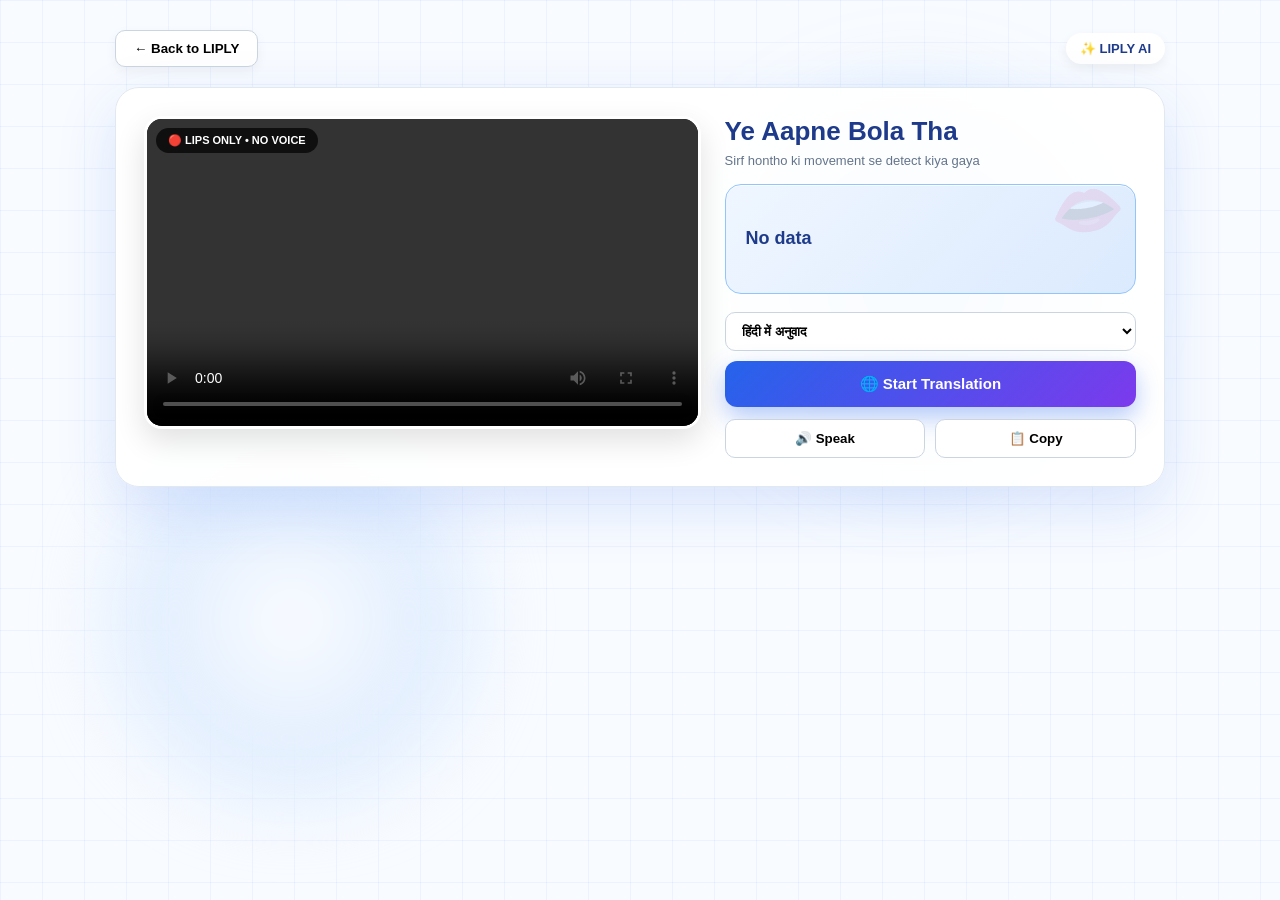
==== Frontend/result.html @ 3f38dfbc "Add files via upload" ====
<!DOCTYPE html>
<html lang="en">
<head>
<meta charset="UTF-8">
<meta name="viewport" content="width=device-width, initial-scale=1.0">
<title>LIPLY - Result & Translation</title>
<link rel="stylesheet" href="result.css">
</head>
<body>

<div class="topbar">
<button onclick="location.href='index.html'">← Back to LIPLY</button>
<div class="logo-chip">✨ LIPLY AI</div>
</div>

<div class="card">
<div class="videoBox">
<span class="badge">🔴 LIPS ONLY • NO VOICE</span>
<video id="resultVideo" controls playsinline></video>
</div>

<div class="resultBox">
<h2>Ye Aapne Bola Tha</h2>
<p class="sub">Sirf hontho ki movement se detect kiya gaya</p>

<div class="textCard">
<div id="textBox">Loading...</div>
</div>

<div class="langRow">
<select id="toLang">
<option value="hi">हिंदी में अनुवाद</option>
<option value="en">English</option>
<option value="es">Spanish</option>
</select>
</div>

<button id="startTranslateBtn">🌐 Start Translation</button>

<div class="transCard" id="transCard">
<div id="translatedBox"></div>
</div>

<div class="smallBtns">
<button onclick="speakText()">🔊 Speak</button>
<button onclick="copyText()">📋 Copy</button>
</div>
</div>
</div>

<script src="result.js"></script>
</body>
</html>
---- Frontend/result.css ----
*{margin:0;padding:0;box-sizing:border-box}
body{
  font-family:'Space Grotesk',sans-serif;
  background:#f8fbff;
  min-height:100vh;
  display:flex;
  flex-direction:column;
  align-items:center;
  padding:30px 8%;
  background-color:#f8fbff;
  background-image:linear-gradient(rgba(37,99,235,0.05) 1px,transparent 1px),linear-gradient(90deg,rgba(37,99,235,0.05) 1px,transparent 1px);
  background-size:42px 42px;
  position:relative;
  overflow:hidden;
}
/* वही Blue Blobs jo landing pe the */
body::before{
  content:'';
  position:absolute;
  top:8%;
  right:12%;
  width:420px;
  height:420px;
  background:radial-gradient(circle,#93c5fd,transparent 70%);
  filter:blur(42px);
  z-index:0;
  animation:float 6s infinite ease-in-out;
}
body::after{
  content:'';
  position:absolute;
  bottom:10%;
  left:8%;
  width:380px;
  height:380px;
  background:radial-gradient(circle,#fff,#dbeafe 60%,transparent 70%);
  filter:blur(36px);
  z-index:0;
  animation:float 5s infinite ease-in-out reverse;
}
@keyframes float{0%,100%{transform:translateY(0)}50%{transform:translateY(-12px)}}

.topbar{
  width:100%;
  max-width:1050px;
  display:flex;
  justify-content:space-between;
  align-items:center;
  position:relative;
  z-index:1;
  margin-bottom:20px
}
.topbar button{
  padding:10px 18px;
  border:1px solid #cbd5e1;
  background:white;
  border-radius:10px;
  cursor:pointer;
  font-weight:600;
  box-shadow:0 4px 12px rgba(0,0,0,0.05)
}
.logo-chip{
  background:white;
  padding:8px 14px;
  border-radius:20px;
  font-weight:700;
  color:#1e3a8a;
  box-shadow:0 4px 12px rgba(0,0,0,0.06);
  font-size:13px
}
.card{
  position:relative;
  z-index:1;
  background:rgba(255,255,255,0.92);
  backdrop-filter:blur(14px);
  width:100%;
  max-width:1050px;
  border-radius:24px;
  padding:28px;
  box-shadow:0 20px 60px rgba(37,99,235,0.15);
  border:1px solid #e2e8f0;
  display:grid;
  grid-template-columns:1.15fr 0.85fr;
  gap:24px
}
@media(max-width:900px){.card{grid-template-columns:1fr}}
.videoBox{position:relative}
.videoBox video{
  width:100%;
  border-radius:18px;
  background:black;
  border:3px solid white;
  aspect-ratio:16/9;
  object-fit:cover;
  box-shadow:0 12px 30px rgba(0,0,0,0.12)
}
.badge{
  position:absolute;
  top:12px;
  left:12px;
  background:rgba(0,0,0,0.7);
  color:white;
  padding:6px 12px;
  border-radius:20px;
  font-size:11px;
  font-weight:700;
  backdrop-filter:blur(6px);
  z-index:2
}
.resultBox h2{font-size:26px;color:#1e3a8a;font-weight:800;margin-bottom:6px}
.sub{color:#64748b;font-size:13px;margin-bottom:16px}
.textCard{
  background:linear-gradient(135deg,#eff6ff,#dbeafe);
  border:1.5px solid #93c5fd;
  padding:20px;
  border-radius:16px;
  min-height:110px;
  display:flex;
  align-items:center;
  position:relative;
  overflow:hidden;
  box-shadow:inset 0 1px 0 rgba(255,255,255,0.8)
}
.textCard::before{
  content:'👄';
  position:absolute;
  top:-10px;
  right:10px;
  font-size:60px;
  opacity:0.12;
  transform:rotate(-10deg)
}
#textBox{font-size:18px;font-weight:800;color:#1e3a8a;line-height:1.4;position:relative;z-index:1}
.transCard{
  margin-top:16px;
  background:linear-gradient(135deg,#f0fdf4,#dcfce7);
  border:1.5px solid #86efac;
  padding:18px;
  border-radius:16px;
  display:none;
  position:relative;
  overflow:hidden;
  animation:pop 0.3s ease-out
}
@keyframes pop{0%{transform:scale(0.95);opacity:0}100%{transform:scale(1);opacity:1}}
.transCard::before{
  content:'🌐';
  position:absolute;
  top:-8px;
  right:10px;
  font-size:50px;
  opacity:0.12
}
#translatedBox{font-size:17px;font-weight:700;color:#14532d;position:relative;z-index:1}
.langRow{display:flex;gap:8px;margin:18px 0 10px}
.langRow select{
  flex:1;
  padding:10px 12px;
  border-radius:10px;
  border:1px solid #cbd5e1;
  font-weight:600;
  background:white;
  cursor:pointer
}
#startTranslateBtn{
  width:100%;
  padding:14px;
  background:linear-gradient(135deg,#2563eb,#7c3aed);
  color:white;
  border:none;
  border-radius:12px;
  font-weight:800;
  font-size:15px;
  cursor:pointer;
  box-shadow:0 10px 25px rgba(37,99,235,0.35);
  transition:0.2s
}
#startTranslateBtn:hover{transform:translateY(-2px);box-shadow:0 14px 30px rgba(37,99,235,0.45)}
.smallBtns{display:flex;gap:10px;margin-top:12px}
.smallBtns button{
  flex:1;
  padding:11px;
  border-radius:10px;
  border:1px solid #cbd5e1;
  background:white;
  font-weight:600;
  cursor:pointer;
  transition:0.2s
}
.smallBtns button:hover{background:#f8fafc}
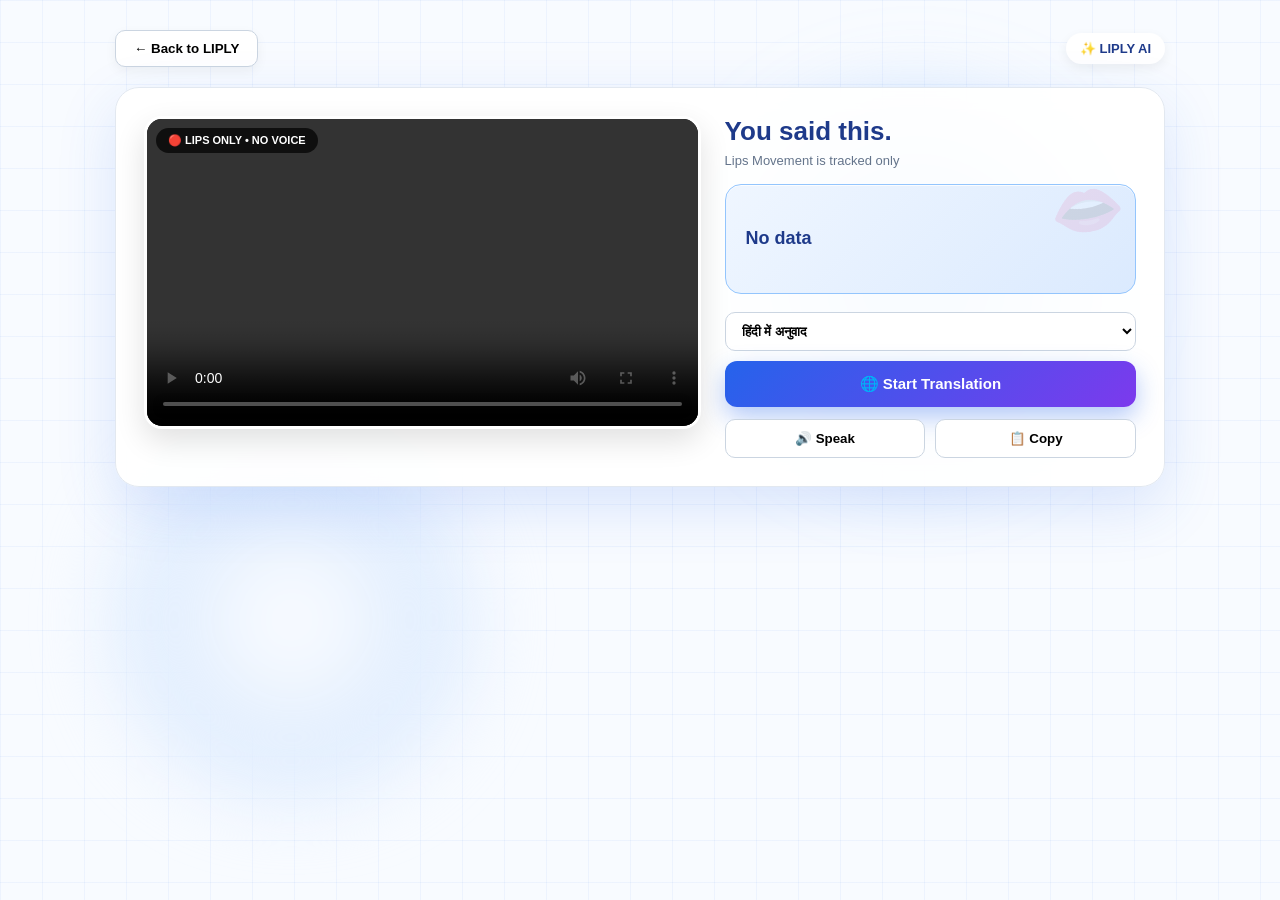
==== commit e3a31069: "Update result.html" ====
--- a/Frontend/result.html
+++ b/Frontend/result.html
@@ -20,8 +20,8 @@
 </div>
 
 <div class="resultBox">
-<h2>Ye Aapne Bola Tha</h2>
-<p class="sub">Sirf hontho ki movement se detect kiya gaya</p>
+<h2>You said this.</h2>
+<p class="sub">Lips Movement is tracked only</p>
 
 <div class="textCard">
 <div id="textBox">Loading...</div>
@@ -50,4 +50,4 @@
 
 <script src="result.js"></script>
 </body>
-</html>+</html>
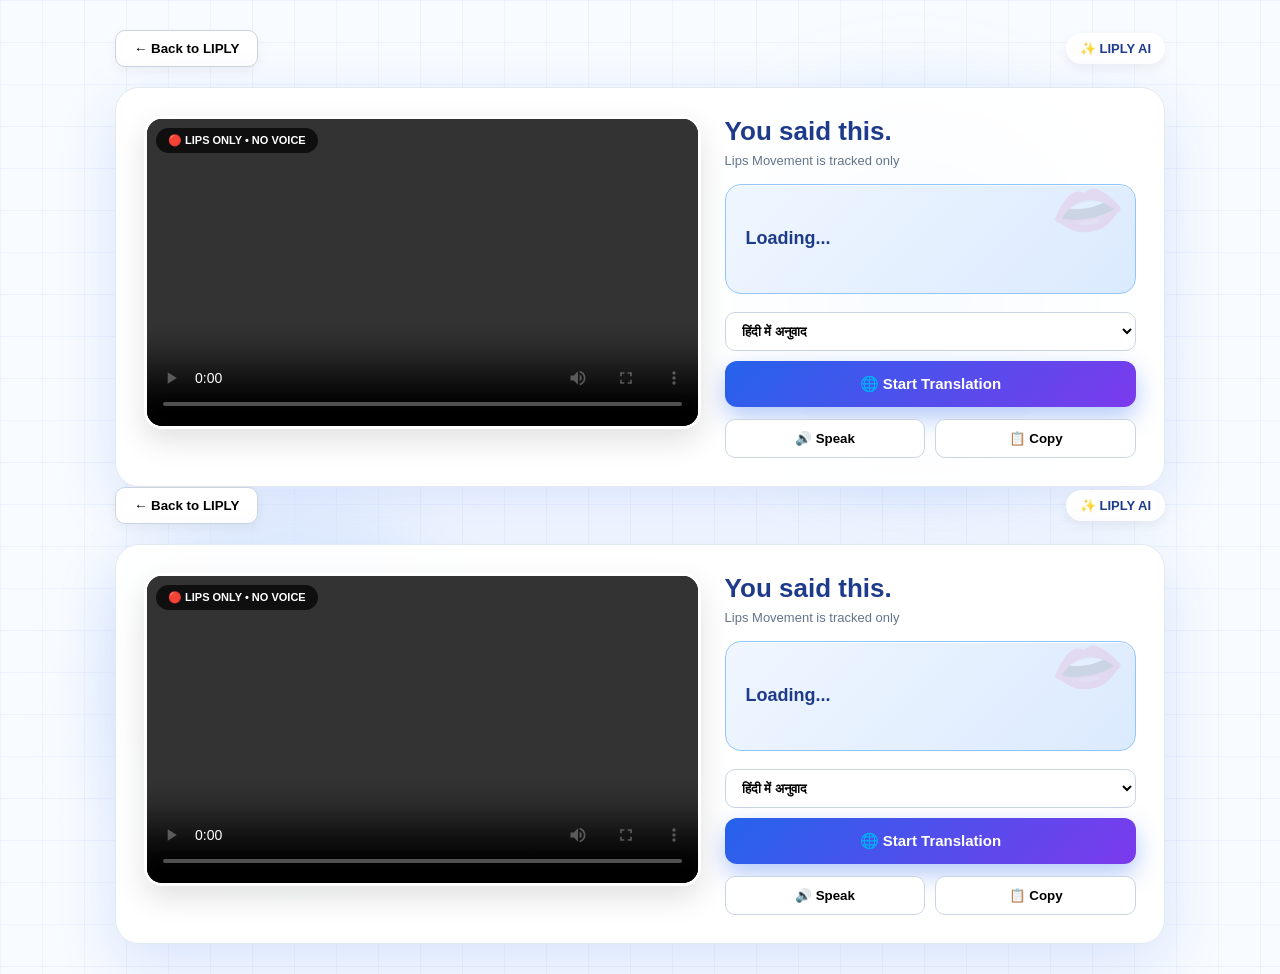
==== commit d28d4034: "Merge frontend-replay-and-readme into main - video replay and readme fixes" ====
--- a/Frontend/result.html
+++ b/Frontend/result.html
@@ -1,53 +1,106 @@
-<!DOCTYPE html>
-<html lang="en">
-<head>
-<meta charset="UTF-8">
-<meta name="viewport" content="width=device-width, initial-scale=1.0">
-<title>LIPLY - Result & Translation</title>
-<link rel="stylesheet" href="result.css">
-</head>
-<body>
-
-<div class="topbar">
-<button onclick="location.href='index.html'">← Back to LIPLY</button>
-<div class="logo-chip">✨ LIPLY AI</div>
-</div>
-
-<div class="card">
-<div class="videoBox">
-<span class="badge">🔴 LIPS ONLY • NO VOICE</span>
-<video id="resultVideo" controls playsinline></video>
-</div>
-
-<div class="resultBox">
-<h2>You said this.</h2>
-<p class="sub">Lips Movement is tracked only</p>
-
-<div class="textCard">
-<div id="textBox">Loading...</div>
-</div>
-
-<div class="langRow">
-<select id="toLang">
-<option value="hi">हिंदी में अनुवाद</option>
-<option value="en">English</option>
-<option value="es">Spanish</option>
-</select>
-</div>
-
-<button id="startTranslateBtn">🌐 Start Translation</button>
-
-<div class="transCard" id="transCard">
-<div id="translatedBox"></div>
-</div>
-
-<div class="smallBtns">
-<button onclick="speakText()">🔊 Speak</button>
-<button onclick="copyText()">📋 Copy</button>
-</div>
-</div>
-</div>
-
-<script src="result.js"></script>
-</body>
-</html>
+<!DOCTYPE html>
+<html lang="en">
+<head>
+<meta charset="UTF-8">
+<meta name="viewport" content="width=device-width, initial-scale=1.0">
+<title>LIPLY - Result & Translation</title>
+<link rel="stylesheet" href="result.css">
+</head>
+<body>
+
+<div class="topbar">
+<button onclick="location.href='index.html'">← Back to LIPLY</button>
+<div class="logo-chip">✨ LIPLY AI</div>
+</div>
+
+<div class="card">
+<div class="videoBox">
+<span class="badge">🔴 LIPS ONLY • NO VOICE</span>
+<video id="resultVideo" controls playsinline></video>
+</div>
+
+<div class="resultBox">
+<h2>You said this.</h2>
+<p class="sub">Lips Movement is tracked only</p>
+
+<div class="textCard">
+<div id="textBox">Loading...</div>
+</div>
+
+<div class="langRow">
+<select id="toLang">
+<option value="hi">हिंदी में अनुवाद</option>
+<option value="en">English</option>
+<option value="es">Spanish</option>
+</select>
+</div>
+
+<button id="startTranslateBtn">🌐 Start Translation</button>
+
+<div class="transCard" id="transCard">
+<div id="translatedBox"></div>
+</div>
+
+<div class="smallBtns">
+<button onclick="speakText()">🔊 Speak</button>
+<button onclick="copyText()">📋 Copy</button>
+</div>
+</div>
+</div>
+
+<script src="result.js"></script>
+</body>
+</html>
+<!DOCTYPE html>
+<html lang="en">
+<head>
+<meta charset="UTF-8">
+<meta name="viewport" content="width=device-width, initial-scale=1.0">
+<title>LIPLY - Result & Translation</title>
+<link rel="stylesheet" href="result.css">
+</head>
+<body>
+
+<div class="topbar">
+<button onclick="location.href='index.html'">← Back to LIPLY</button>
+<div class="logo-chip">✨ LIPLY AI</div>
+</div>
+
+<div class="card">
+<div class="videoBox">
+<span class="badge">🔴 LIPS ONLY • NO VOICE</span>
+<video id="resultVideo" controls playsinline></video>
+</div>
+
+<div class="resultBox">
+<h2>You said this.</h2>
+<p class="sub">Lips Movement is tracked only</p>
+
+<div class="textCard">
+<div id="textBox">Loading...</div>
+</div>
+
+<div class="langRow">
+<select id="toLang">
+<option value="hi">हिंदी में अनुवाद</option>
+<option value="en">English</option>
+<option value="es">Spanish</option>
+</select>
+</div>
+
+<button id="startTranslateBtn">🌐 Start Translation</button>
+
+<div class="transCard" id="transCard">
+<div id="translatedBox"></div>
+</div>
+
+<div class="smallBtns">
+<button onclick="speakText()">🔊 Speak</button>
+<button onclick="copyText()">📋 Copy</button>
+</div>
+</div>
+</div>
+
+<script src="result.js"></script>
+</body>
+</html>
--- a/Frontend/result.css
+++ b/Frontend/result.css
@@ -1,190 +1,379 @@
-*{margin:0;padding:0;box-sizing:border-box}
-body{
-  font-family:'Space Grotesk',sans-serif;
-  background:#f8fbff;
-  min-height:100vh;
-  display:flex;
-  flex-direction:column;
-  align-items:center;
-  padding:30px 8%;
-  background-color:#f8fbff;
-  background-image:linear-gradient(rgba(37,99,235,0.05) 1px,transparent 1px),linear-gradient(90deg,rgba(37,99,235,0.05) 1px,transparent 1px);
-  background-size:42px 42px;
-  position:relative;
-  overflow:hidden;
-}
-/* वही Blue Blobs jo landing pe the */
-body::before{
-  content:'';
-  position:absolute;
-  top:8%;
-  right:12%;
-  width:420px;
-  height:420px;
-  background:radial-gradient(circle,#93c5fd,transparent 70%);
-  filter:blur(42px);
-  z-index:0;
-  animation:float 6s infinite ease-in-out;
-}
-body::after{
-  content:'';
-  position:absolute;
-  bottom:10%;
-  left:8%;
-  width:380px;
-  height:380px;
-  background:radial-gradient(circle,#fff,#dbeafe 60%,transparent 70%);
-  filter:blur(36px);
-  z-index:0;
-  animation:float 5s infinite ease-in-out reverse;
-}
-@keyframes float{0%,100%{transform:translateY(0)}50%{transform:translateY(-12px)}}
-
-.topbar{
-  width:100%;
-  max-width:1050px;
-  display:flex;
-  justify-content:space-between;
-  align-items:center;
-  position:relative;
-  z-index:1;
-  margin-bottom:20px
-}
-.topbar button{
-  padding:10px 18px;
-  border:1px solid #cbd5e1;
-  background:white;
-  border-radius:10px;
-  cursor:pointer;
-  font-weight:600;
-  box-shadow:0 4px 12px rgba(0,0,0,0.05)
-}
-.logo-chip{
-  background:white;
-  padding:8px 14px;
-  border-radius:20px;
-  font-weight:700;
-  color:#1e3a8a;
-  box-shadow:0 4px 12px rgba(0,0,0,0.06);
-  font-size:13px
-}
-.card{
-  position:relative;
-  z-index:1;
-  background:rgba(255,255,255,0.92);
-  backdrop-filter:blur(14px);
-  width:100%;
-  max-width:1050px;
-  border-radius:24px;
-  padding:28px;
-  box-shadow:0 20px 60px rgba(37,99,235,0.15);
-  border:1px solid #e2e8f0;
-  display:grid;
-  grid-template-columns:1.15fr 0.85fr;
-  gap:24px
-}
-@media(max-width:900px){.card{grid-template-columns:1fr}}
-.videoBox{position:relative}
-.videoBox video{
-  width:100%;
-  border-radius:18px;
-  background:black;
-  border:3px solid white;
-  aspect-ratio:16/9;
-  object-fit:cover;
-  box-shadow:0 12px 30px rgba(0,0,0,0.12)
-}
-.badge{
-  position:absolute;
-  top:12px;
-  left:12px;
-  background:rgba(0,0,0,0.7);
-  color:white;
-  padding:6px 12px;
-  border-radius:20px;
-  font-size:11px;
-  font-weight:700;
-  backdrop-filter:blur(6px);
-  z-index:2
-}
-.resultBox h2{font-size:26px;color:#1e3a8a;font-weight:800;margin-bottom:6px}
-.sub{color:#64748b;font-size:13px;margin-bottom:16px}
-.textCard{
-  background:linear-gradient(135deg,#eff6ff,#dbeafe);
-  border:1.5px solid #93c5fd;
-  padding:20px;
-  border-radius:16px;
-  min-height:110px;
-  display:flex;
-  align-items:center;
-  position:relative;
-  overflow:hidden;
-  box-shadow:inset 0 1px 0 rgba(255,255,255,0.8)
-}
-.textCard::before{
-  content:'👄';
-  position:absolute;
-  top:-10px;
-  right:10px;
-  font-size:60px;
-  opacity:0.12;
-  transform:rotate(-10deg)
-}
-#textBox{font-size:18px;font-weight:800;color:#1e3a8a;line-height:1.4;position:relative;z-index:1}
-.transCard{
-  margin-top:16px;
-  background:linear-gradient(135deg,#f0fdf4,#dcfce7);
-  border:1.5px solid #86efac;
-  padding:18px;
-  border-radius:16px;
-  display:none;
-  position:relative;
-  overflow:hidden;
-  animation:pop 0.3s ease-out
-}
-@keyframes pop{0%{transform:scale(0.95);opacity:0}100%{transform:scale(1);opacity:1}}
-.transCard::before{
-  content:'🌐';
-  position:absolute;
-  top:-8px;
-  right:10px;
-  font-size:50px;
-  opacity:0.12
-}
-#translatedBox{font-size:17px;font-weight:700;color:#14532d;position:relative;z-index:1}
-.langRow{display:flex;gap:8px;margin:18px 0 10px}
-.langRow select{
-  flex:1;
-  padding:10px 12px;
-  border-radius:10px;
-  border:1px solid #cbd5e1;
-  font-weight:600;
-  background:white;
-  cursor:pointer
-}
-#startTranslateBtn{
-  width:100%;
-  padding:14px;
-  background:linear-gradient(135deg,#2563eb,#7c3aed);
-  color:white;
-  border:none;
-  border-radius:12px;
-  font-weight:800;
-  font-size:15px;
-  cursor:pointer;
-  box-shadow:0 10px 25px rgba(37,99,235,0.35);
-  transition:0.2s
-}
-#startTranslateBtn:hover{transform:translateY(-2px);box-shadow:0 14px 30px rgba(37,99,235,0.45)}
-.smallBtns{display:flex;gap:10px;margin-top:12px}
-.smallBtns button{
-  flex:1;
-  padding:11px;
-  border-radius:10px;
-  border:1px solid #cbd5e1;
-  background:white;
-  font-weight:600;
-  cursor:pointer;
-  transition:0.2s
-}
+*{margin:0;padding:0;box-sizing:border-box}
+body{
+  font-family:'Space Grotesk',sans-serif;
+  background:#f8fbff;
+  min-height:100vh;
+  display:flex;
+  flex-direction:column;
+  align-items:center;
+  padding:30px 8%;
+  background-color:#f8fbff;
+  background-image:linear-gradient(rgba(37,99,235,0.05) 1px,transparent 1px),linear-gradient(90deg,rgba(37,99,235,0.05) 1px,transparent 1px);
+  background-size:42px 42px;
+  position:relative;
+  overflow:hidden;
+}
+/* वही Blue Blobs jo landing pe the */
+body::before{
+  content:'';
+  position:absolute;
+  top:8%;
+  right:12%;
+  width:420px;
+  height:420px;
+  background:radial-gradient(circle,#93c5fd,transparent 70%);
+  filter:blur(42px);
+  z-index:0;
+  animation:float 6s infinite ease-in-out;
+}
+body::after{
+  content:'';
+  position:absolute;
+  bottom:10%;
+  left:8%;
+  width:380px;
+  height:380px;
+  background:radial-gradient(circle,#fff,#dbeafe 60%,transparent 70%);
+  filter:blur(36px);
+  z-index:0;
+  animation:float 5s infinite ease-in-out reverse;
+}
+@keyframes float{0%,100%{transform:translateY(0)}50%{transform:translateY(-12px)}}
+
+.topbar{
+  width:100%;
+  max-width:1050px;
+  display:flex;
+  justify-content:space-between;
+  align-items:center;
+  position:relative;
+  z-index:1;
+  margin-bottom:20px
+}
+.topbar button{
+  padding:10px 18px;
+  border:1px solid #cbd5e1;
+  background:white;
+  border-radius:10px;
+  cursor:pointer;
+  font-weight:600;
+  box-shadow:0 4px 12px rgba(0,0,0,0.05)
+}
+.logo-chip{
+  background:white;
+  padding:8px 14px;
+  border-radius:20px;
+  font-weight:700;
+  color:#1e3a8a;
+  box-shadow:0 4px 12px rgba(0,0,0,0.06);
+  font-size:13px
+}
+.card{
+  position:relative;
+  z-index:1;
+  background:rgba(255,255,255,0.92);
+  backdrop-filter:blur(14px);
+  width:100%;
+  max-width:1050px;
+  border-radius:24px;
+  padding:28px;
+  box-shadow:0 20px 60px rgba(37,99,235,0.15);
+  border:1px solid #e2e8f0;
+  display:grid;
+  grid-template-columns:1.15fr 0.85fr;
+  gap:24px
+}
+@media(max-width:900px){.card{grid-template-columns:1fr}}
+.videoBox{position:relative}
+.videoBox video{
+  width:100%;
+  border-radius:18px;
+  background:black;
+  border:3px solid white;
+  aspect-ratio:16/9;
+  object-fit:cover;
+  box-shadow:0 12px 30px rgba(0,0,0,0.12)
+}
+.badge{
+  position:absolute;
+  top:12px;
+  left:12px;
+  background:rgba(0,0,0,0.7);
+  color:white;
+  padding:6px 12px;
+  border-radius:20px;
+  font-size:11px;
+  font-weight:700;
+  backdrop-filter:blur(6px);
+  z-index:2
+}
+.resultBox h2{font-size:26px;color:#1e3a8a;font-weight:800;margin-bottom:6px}
+.sub{color:#64748b;font-size:13px;margin-bottom:16px}
+.textCard{
+  background:linear-gradient(135deg,#eff6ff,#dbeafe);
+  border:1.5px solid #93c5fd;
+  padding:20px;
+  border-radius:16px;
+  min-height:110px;
+  display:flex;
+  align-items:center;
+  position:relative;
+  overflow:hidden;
+  box-shadow:inset 0 1px 0 rgba(255,255,255,0.8)
+}
+.textCard::before{
+  content:'👄';
+  position:absolute;
+  top:-10px;
+  right:10px;
+  font-size:60px;
+  opacity:0.12;
+  transform:rotate(-10deg)
+}
+#textBox{font-size:18px;font-weight:800;color:#1e3a8a;line-height:1.4;position:relative;z-index:1}
+.transCard{
+  margin-top:16px;
+  background:linear-gradient(135deg,#f0fdf4,#dcfce7);
+  border:1.5px solid #86efac;
+  padding:18px;
+  border-radius:16px;
+  display:none;
+  position:relative;
+  overflow:hidden;
+  animation:pop 0.3s ease-out
+}
+@keyframes pop{0%{transform:scale(0.95);opacity:0}100%{transform:scale(1);opacity:1}}
+.transCard::before{
+  content:'🌐';
+  position:absolute;
+  top:-8px;
+  right:10px;
+  font-size:50px;
+  opacity:0.12
+}
+#translatedBox{font-size:17px;font-weight:700;color:#14532d;position:relative;z-index:1}
+.langRow{display:flex;gap:8px;margin:18px 0 10px}
+.langRow select{
+  flex:1;
+  padding:10px 12px;
+  border-radius:10px;
+  border:1px solid #cbd5e1;
+  font-weight:600;
+  background:white;
+  cursor:pointer
+}
+#startTranslateBtn{
+  width:100%;
+  padding:14px;
+  background:linear-gradient(135deg,#2563eb,#7c3aed);
+  color:white;
+  border:none;
+  border-radius:12px;
+  font-weight:800;
+  font-size:15px;
+  cursor:pointer;
+  box-shadow:0 10px 25px rgba(37,99,235,0.35);
+  transition:0.2s
+}
+#startTranslateBtn:hover{transform:translateY(-2px);box-shadow:0 14px 30px rgba(37,99,235,0.45)}
+.smallBtns{display:flex;gap:10px;margin-top:12px}
+.smallBtns button{
+  flex:1;
+  padding:11px;
+  border-radius:10px;
+  border:1px solid #cbd5e1;
+  background:white;
+  font-weight:600;
+  cursor:pointer;
+  transition:0.2s
+}
+*{margin:0;padding:0;box-sizing:border-box}
+body{
+  font-family:'Space Grotesk',sans-serif;
+  background:#f8fbff;
+  min-height:100vh;
+  display:flex;
+  flex-direction:column;
+  align-items:center;
+  padding:30px 8%;
+  background-color:#f8fbff;
+  background-image:linear-gradient(rgba(37,99,235,0.05) 1px,transparent 1px),linear-gradient(90deg,rgba(37,99,235,0.05) 1px,transparent 1px);
+  background-size:42px 42px;
+  position:relative;
+  overflow:hidden;
+}
+/* वही Blue Blobs jo landing pe the */
+body::before{
+  content:'';
+  position:absolute;
+  top:8%;
+  right:12%;
+  width:420px;
+  height:420px;
+  background:radial-gradient(circle,#93c5fd,transparent 70%);
+  filter:blur(42px);
+  z-index:0;
+  animation:float 6s infinite ease-in-out;
+}
+body::after{
+  content:'';
+  position:absolute;
+  bottom:10%;
+  left:8%;
+  width:380px;
+  height:380px;
+  background:radial-gradient(circle,#fff,#dbeafe 60%,transparent 70%);
+  filter:blur(36px);
+  z-index:0;
+  animation:float 5s infinite ease-in-out reverse;
+}
+@keyframes float{0%,100%{transform:translateY(0)}50%{transform:translateY(-12px)}}
+
+.topbar{
+  width:100%;
+  max-width:1050px;
+  display:flex;
+  justify-content:space-between;
+  align-items:center;
+  position:relative;
+  z-index:1;
+  margin-bottom:20px
+}
+.topbar button{
+  padding:10px 18px;
+  border:1px solid #cbd5e1;
+  background:white;
+  border-radius:10px;
+  cursor:pointer;
+  font-weight:600;
+  box-shadow:0 4px 12px rgba(0,0,0,0.05)
+}
+.logo-chip{
+  background:white;
+  padding:8px 14px;
+  border-radius:20px;
+  font-weight:700;
+  color:#1e3a8a;
+  box-shadow:0 4px 12px rgba(0,0,0,0.06);
+  font-size:13px
+}
+.card{
+  position:relative;
+  z-index:1;
+  background:rgba(255,255,255,0.92);
+  backdrop-filter:blur(14px);
+  width:100%;
+  max-width:1050px;
+  border-radius:24px;
+  padding:28px;
+  box-shadow:0 20px 60px rgba(37,99,235,0.15);
+  border:1px solid #e2e8f0;
+  display:grid;
+  grid-template-columns:1.15fr 0.85fr;
+  gap:24px
+}
+@media(max-width:900px){.card{grid-template-columns:1fr}}
+.videoBox{position:relative}
+.videoBox video{
+  width:100%;
+  border-radius:18px;
+  background:black;
+  border:3px solid white;
+  aspect-ratio:16/9;
+  object-fit:cover;
+  box-shadow:0 12px 30px rgba(0,0,0,0.12)
+}
+.badge{
+  position:absolute;
+  top:12px;
+  left:12px;
+  background:rgba(0,0,0,0.7);
+  color:white;
+  padding:6px 12px;
+  border-radius:20px;
+  font-size:11px;
+  font-weight:700;
+  backdrop-filter:blur(6px);
+  z-index:2
+}
+.resultBox h2{font-size:26px;color:#1e3a8a;font-weight:800;margin-bottom:6px}
+.sub{color:#64748b;font-size:13px;margin-bottom:16px}
+.textCard{
+  background:linear-gradient(135deg,#eff6ff,#dbeafe);
+  border:1.5px solid #93c5fd;
+  padding:20px;
+  border-radius:16px;
+  min-height:110px;
+  display:flex;
+  align-items:center;
+  position:relative;
+  overflow:hidden;
+  box-shadow:inset 0 1px 0 rgba(255,255,255,0.8)
+}
+.textCard::before{
+  content:'👄';
+  position:absolute;
+  top:-10px;
+  right:10px;
+  font-size:60px;
+  opacity:0.12;
+  transform:rotate(-10deg)
+}
+#textBox{font-size:18px;font-weight:800;color:#1e3a8a;line-height:1.4;position:relative;z-index:1}
+.transCard{
+  margin-top:16px;
+  background:linear-gradient(135deg,#f0fdf4,#dcfce7);
+  border:1.5px solid #86efac;
+  padding:18px;
+  border-radius:16px;
+  display:none;
+  position:relative;
+  overflow:hidden;
+  animation:pop 0.3s ease-out
+}
+@keyframes pop{0%{transform:scale(0.95);opacity:0}100%{transform:scale(1);opacity:1}}
+.transCard::before{
+  content:'🌐';
+  position:absolute;
+  top:-8px;
+  right:10px;
+  font-size:50px;
+  opacity:0.12
+}
+#translatedBox{font-size:17px;font-weight:700;color:#14532d;position:relative;z-index:1}
+.langRow{display:flex;gap:8px;margin:18px 0 10px}
+.langRow select{
+  flex:1;
+  padding:10px 12px;
+  border-radius:10px;
+  border:1px solid #cbd5e1;
+  font-weight:600;
+  background:white;
+  cursor:pointer
+}
+#startTranslateBtn{
+  width:100%;
+  padding:14px;
+  background:linear-gradient(135deg,#2563eb,#7c3aed);
+  color:white;
+  border:none;
+  border-radius:12px;
+  font-weight:800;
+  font-size:15px;
+  cursor:pointer;
+  box-shadow:0 10px 25px rgba(37,99,235,0.35);
+  transition:0.2s
+}
+#startTranslateBtn:hover{transform:translateY(-2px);box-shadow:0 14px 30px rgba(37,99,235,0.45)}
+.smallBtns{display:flex;gap:10px;margin-top:12px}
+.smallBtns button{
+  flex:1;
+  padding:11px;
+  border-radius:10px;
+  border:1px solid #cbd5e1;
+  background:white;
+  font-weight:600;
+  cursor:pointer;
+  transition:0.2s
+}
 .smallBtns button:hover{background:#f8fafc}
--- a/Frontend/result.css
+++ b/Frontend/result.css
@@ -1,190 +1,379 @@
-*{margin:0;padding:0;box-sizing:border-box}
-body{
-  font-family:'Space Grotesk',sans-serif;
-  background:#f8fbff;
-  min-height:100vh;
-  display:flex;
-  flex-direction:column;
-  align-items:center;
-  padding:30px 8%;
-  background-color:#f8fbff;
-  background-image:linear-gradient(rgba(37,99,235,0.05) 1px,transparent 1px),linear-gradient(90deg,rgba(37,99,235,0.05) 1px,transparent 1px);
-  background-size:42px 42px;
-  position:relative;
-  overflow:hidden;
-}
-/* वही Blue Blobs jo landing pe the */
-body::before{
-  content:'';
-  position:absolute;
-  top:8%;
-  right:12%;
-  width:420px;
-  height:420px;
-  background:radial-gradient(circle,#93c5fd,transparent 70%);
-  filter:blur(42px);
-  z-index:0;
-  animation:float 6s infinite ease-in-out;
-}
-body::after{
-  content:'';
-  position:absolute;
-  bottom:10%;
-  left:8%;
-  width:380px;
-  height:380px;
-  background:radial-gradient(circle,#fff,#dbeafe 60%,transparent 70%);
-  filter:blur(36px);
-  z-index:0;
-  animation:float 5s infinite ease-in-out reverse;
-}
-@keyframes float{0%,100%{transform:translateY(0)}50%{transform:translateY(-12px)}}
-
-.topbar{
-  width:100%;
-  max-width:1050px;
-  display:flex;
-  justify-content:space-between;
-  align-items:center;
-  position:relative;
-  z-index:1;
-  margin-bottom:20px
-}
-.topbar button{
-  padding:10px 18px;
-  border:1px solid #cbd5e1;
-  background:white;
-  border-radius:10px;
-  cursor:pointer;
-  font-weight:600;
-  box-shadow:0 4px 12px rgba(0,0,0,0.05)
-}
-.logo-chip{
-  background:white;
-  padding:8px 14px;
-  border-radius:20px;
-  font-weight:700;
-  color:#1e3a8a;
-  box-shadow:0 4px 12px rgba(0,0,0,0.06);
-  font-size:13px
-}
-.card{
-  position:relative;
-  z-index:1;
-  background:rgba(255,255,255,0.92);
-  backdrop-filter:blur(14px);
-  width:100%;
-  max-width:1050px;
-  border-radius:24px;
-  padding:28px;
-  box-shadow:0 20px 60px rgba(37,99,235,0.15);
-  border:1px solid #e2e8f0;
-  display:grid;
-  grid-template-columns:1.15fr 0.85fr;
-  gap:24px
-}
-@media(max-width:900px){.card{grid-template-columns:1fr}}
-.videoBox{position:relative}
-.videoBox video{
-  width:100%;
-  border-radius:18px;
-  background:black;
-  border:3px solid white;
-  aspect-ratio:16/9;
-  object-fit:cover;
-  box-shadow:0 12px 30px rgba(0,0,0,0.12)
-}
-.badge{
-  position:absolute;
-  top:12px;
-  left:12px;
-  background:rgba(0,0,0,0.7);
-  color:white;
-  padding:6px 12px;
-  border-radius:20px;
-  font-size:11px;
-  font-weight:700;
-  backdrop-filter:blur(6px);
-  z-index:2
-}
-.resultBox h2{font-size:26px;color:#1e3a8a;font-weight:800;margin-bottom:6px}
-.sub{color:#64748b;font-size:13px;margin-bottom:16px}
-.textCard{
-  background:linear-gradient(135deg,#eff6ff,#dbeafe);
-  border:1.5px solid #93c5fd;
-  padding:20px;
-  border-radius:16px;
-  min-height:110px;
-  display:flex;
-  align-items:center;
-  position:relative;
-  overflow:hidden;
-  box-shadow:inset 0 1px 0 rgba(255,255,255,0.8)
-}
-.textCard::before{
-  content:'👄';
-  position:absolute;
-  top:-10px;
-  right:10px;
-  font-size:60px;
-  opacity:0.12;
-  transform:rotate(-10deg)
-}
-#textBox{font-size:18px;font-weight:800;color:#1e3a8a;line-height:1.4;position:relative;z-index:1}
-.transCard{
-  margin-top:16px;
-  background:linear-gradient(135deg,#f0fdf4,#dcfce7);
-  border:1.5px solid #86efac;
-  padding:18px;
-  border-radius:16px;
-  display:none;
-  position:relative;
-  overflow:hidden;
-  animation:pop 0.3s ease-out
-}
-@keyframes pop{0%{transform:scale(0.95);opacity:0}100%{transform:scale(1);opacity:1}}
-.transCard::before{
-  content:'🌐';
-  position:absolute;
-  top:-8px;
-  right:10px;
-  font-size:50px;
-  opacity:0.12
-}
-#translatedBox{font-size:17px;font-weight:700;color:#14532d;position:relative;z-index:1}
-.langRow{display:flex;gap:8px;margin:18px 0 10px}
-.langRow select{
-  flex:1;
-  padding:10px 12px;
-  border-radius:10px;
-  border:1px solid #cbd5e1;
-  font-weight:600;
-  background:white;
-  cursor:pointer
-}
-#startTranslateBtn{
-  width:100%;
-  padding:14px;
-  background:linear-gradient(135deg,#2563eb,#7c3aed);
-  color:white;
-  border:none;
-  border-radius:12px;
-  font-weight:800;
-  font-size:15px;
-  cursor:pointer;
-  box-shadow:0 10px 25px rgba(37,99,235,0.35);
-  transition:0.2s
-}
-#startTranslateBtn:hover{transform:translateY(-2px);box-shadow:0 14px 30px rgba(37,99,235,0.45)}
-.smallBtns{display:flex;gap:10px;margin-top:12px}
-.smallBtns button{
-  flex:1;
-  padding:11px;
-  border-radius:10px;
-  border:1px solid #cbd5e1;
-  background:white;
-  font-weight:600;
-  cursor:pointer;
-  transition:0.2s
-}
+*{margin:0;padding:0;box-sizing:border-box}
+body{
+  font-family:'Space Grotesk',sans-serif;
+  background:#f8fbff;
+  min-height:100vh;
+  display:flex;
+  flex-direction:column;
+  align-items:center;
+  padding:30px 8%;
+  background-color:#f8fbff;
+  background-image:linear-gradient(rgba(37,99,235,0.05) 1px,transparent 1px),linear-gradient(90deg,rgba(37,99,235,0.05) 1px,transparent 1px);
+  background-size:42px 42px;
+  position:relative;
+  overflow:hidden;
+}
+/* वही Blue Blobs jo landing pe the */
+body::before{
+  content:'';
+  position:absolute;
+  top:8%;
+  right:12%;
+  width:420px;
+  height:420px;
+  background:radial-gradient(circle,#93c5fd,transparent 70%);
+  filter:blur(42px);
+  z-index:0;
+  animation:float 6s infinite ease-in-out;
+}
+body::after{
+  content:'';
+  position:absolute;
+  bottom:10%;
+  left:8%;
+  width:380px;
+  height:380px;
+  background:radial-gradient(circle,#fff,#dbeafe 60%,transparent 70%);
+  filter:blur(36px);
+  z-index:0;
+  animation:float 5s infinite ease-in-out reverse;
+}
+@keyframes float{0%,100%{transform:translateY(0)}50%{transform:translateY(-12px)}}
+
+.topbar{
+  width:100%;
+  max-width:1050px;
+  display:flex;
+  justify-content:space-between;
+  align-items:center;
+  position:relative;
+  z-index:1;
+  margin-bottom:20px
+}
+.topbar button{
+  padding:10px 18px;
+  border:1px solid #cbd5e1;
+  background:white;
+  border-radius:10px;
+  cursor:pointer;
+  font-weight:600;
+  box-shadow:0 4px 12px rgba(0,0,0,0.05)
+}
+.logo-chip{
+  background:white;
+  padding:8px 14px;
+  border-radius:20px;
+  font-weight:700;
+  color:#1e3a8a;
+  box-shadow:0 4px 12px rgba(0,0,0,0.06);
+  font-size:13px
+}
+.card{
+  position:relative;
+  z-index:1;
+  background:rgba(255,255,255,0.92);
+  backdrop-filter:blur(14px);
+  width:100%;
+  max-width:1050px;
+  border-radius:24px;
+  padding:28px;
+  box-shadow:0 20px 60px rgba(37,99,235,0.15);
+  border:1px solid #e2e8f0;
+  display:grid;
+  grid-template-columns:1.15fr 0.85fr;
+  gap:24px
+}
+@media(max-width:900px){.card{grid-template-columns:1fr}}
+.videoBox{position:relative}
+.videoBox video{
+  width:100%;
+  border-radius:18px;
+  background:black;
+  border:3px solid white;
+  aspect-ratio:16/9;
+  object-fit:cover;
+  box-shadow:0 12px 30px rgba(0,0,0,0.12)
+}
+.badge{
+  position:absolute;
+  top:12px;
+  left:12px;
+  background:rgba(0,0,0,0.7);
+  color:white;
+  padding:6px 12px;
+  border-radius:20px;
+  font-size:11px;
+  font-weight:700;
+  backdrop-filter:blur(6px);
+  z-index:2
+}
+.resultBox h2{font-size:26px;color:#1e3a8a;font-weight:800;margin-bottom:6px}
+.sub{color:#64748b;font-size:13px;margin-bottom:16px}
+.textCard{
+  background:linear-gradient(135deg,#eff6ff,#dbeafe);
+  border:1.5px solid #93c5fd;
+  padding:20px;
+  border-radius:16px;
+  min-height:110px;
+  display:flex;
+  align-items:center;
+  position:relative;
+  overflow:hidden;
+  box-shadow:inset 0 1px 0 rgba(255,255,255,0.8)
+}
+.textCard::before{
+  content:'👄';
+  position:absolute;
+  top:-10px;
+  right:10px;
+  font-size:60px;
+  opacity:0.12;
+  transform:rotate(-10deg)
+}
+#textBox{font-size:18px;font-weight:800;color:#1e3a8a;line-height:1.4;position:relative;z-index:1}
+.transCard{
+  margin-top:16px;
+  background:linear-gradient(135deg,#f0fdf4,#dcfce7);
+  border:1.5px solid #86efac;
+  padding:18px;
+  border-radius:16px;
+  display:none;
+  position:relative;
+  overflow:hidden;
+  animation:pop 0.3s ease-out
+}
+@keyframes pop{0%{transform:scale(0.95);opacity:0}100%{transform:scale(1);opacity:1}}
+.transCard::before{
+  content:'🌐';
+  position:absolute;
+  top:-8px;
+  right:10px;
+  font-size:50px;
+  opacity:0.12
+}
+#translatedBox{font-size:17px;font-weight:700;color:#14532d;position:relative;z-index:1}
+.langRow{display:flex;gap:8px;margin:18px 0 10px}
+.langRow select{
+  flex:1;
+  padding:10px 12px;
+  border-radius:10px;
+  border:1px solid #cbd5e1;
+  font-weight:600;
+  background:white;
+  cursor:pointer
+}
+#startTranslateBtn{
+  width:100%;
+  padding:14px;
+  background:linear-gradient(135deg,#2563eb,#7c3aed);
+  color:white;
+  border:none;
+  border-radius:12px;
+  font-weight:800;
+  font-size:15px;
+  cursor:pointer;
+  box-shadow:0 10px 25px rgba(37,99,235,0.35);
+  transition:0.2s
+}
+#startTranslateBtn:hover{transform:translateY(-2px);box-shadow:0 14px 30px rgba(37,99,235,0.45)}
+.smallBtns{display:flex;gap:10px;margin-top:12px}
+.smallBtns button{
+  flex:1;
+  padding:11px;
+  border-radius:10px;
+  border:1px solid #cbd5e1;
+  background:white;
+  font-weight:600;
+  cursor:pointer;
+  transition:0.2s
+}
+*{margin:0;padding:0;box-sizing:border-box}
+body{
+  font-family:'Space Grotesk',sans-serif;
+  background:#f8fbff;
+  min-height:100vh;
+  display:flex;
+  flex-direction:column;
+  align-items:center;
+  padding:30px 8%;
+  background-color:#f8fbff;
+  background-image:linear-gradient(rgba(37,99,235,0.05) 1px,transparent 1px),linear-gradient(90deg,rgba(37,99,235,0.05) 1px,transparent 1px);
+  background-size:42px 42px;
+  position:relative;
+  overflow:hidden;
+}
+/* वही Blue Blobs jo landing pe the */
+body::before{
+  content:'';
+  position:absolute;
+  top:8%;
+  right:12%;
+  width:420px;
+  height:420px;
+  background:radial-gradient(circle,#93c5fd,transparent 70%);
+  filter:blur(42px);
+  z-index:0;
+  animation:float 6s infinite ease-in-out;
+}
+body::after{
+  content:'';
+  position:absolute;
+  bottom:10%;
+  left:8%;
+  width:380px;
+  height:380px;
+  background:radial-gradient(circle,#fff,#dbeafe 60%,transparent 70%);
+  filter:blur(36px);
+  z-index:0;
+  animation:float 5s infinite ease-in-out reverse;
+}
+@keyframes float{0%,100%{transform:translateY(0)}50%{transform:translateY(-12px)}}
+
+.topbar{
+  width:100%;
+  max-width:1050px;
+  display:flex;
+  justify-content:space-between;
+  align-items:center;
+  position:relative;
+  z-index:1;
+  margin-bottom:20px
+}
+.topbar button{
+  padding:10px 18px;
+  border:1px solid #cbd5e1;
+  background:white;
+  border-radius:10px;
+  cursor:pointer;
+  font-weight:600;
+  box-shadow:0 4px 12px rgba(0,0,0,0.05)
+}
+.logo-chip{
+  background:white;
+  padding:8px 14px;
+  border-radius:20px;
+  font-weight:700;
+  color:#1e3a8a;
+  box-shadow:0 4px 12px rgba(0,0,0,0.06);
+  font-size:13px
+}
+.card{
+  position:relative;
+  z-index:1;
+  background:rgba(255,255,255,0.92);
+  backdrop-filter:blur(14px);
+  width:100%;
+  max-width:1050px;
+  border-radius:24px;
+  padding:28px;
+  box-shadow:0 20px 60px rgba(37,99,235,0.15);
+  border:1px solid #e2e8f0;
+  display:grid;
+  grid-template-columns:1.15fr 0.85fr;
+  gap:24px
+}
+@media(max-width:900px){.card{grid-template-columns:1fr}}
+.videoBox{position:relative}
+.videoBox video{
+  width:100%;
+  border-radius:18px;
+  background:black;
+  border:3px solid white;
+  aspect-ratio:16/9;
+  object-fit:cover;
+  box-shadow:0 12px 30px rgba(0,0,0,0.12)
+}
+.badge{
+  position:absolute;
+  top:12px;
+  left:12px;
+  background:rgba(0,0,0,0.7);
+  color:white;
+  padding:6px 12px;
+  border-radius:20px;
+  font-size:11px;
+  font-weight:700;
+  backdrop-filter:blur(6px);
+  z-index:2
+}
+.resultBox h2{font-size:26px;color:#1e3a8a;font-weight:800;margin-bottom:6px}
+.sub{color:#64748b;font-size:13px;margin-bottom:16px}
+.textCard{
+  background:linear-gradient(135deg,#eff6ff,#dbeafe);
+  border:1.5px solid #93c5fd;
+  padding:20px;
+  border-radius:16px;
+  min-height:110px;
+  display:flex;
+  align-items:center;
+  position:relative;
+  overflow:hidden;
+  box-shadow:inset 0 1px 0 rgba(255,255,255,0.8)
+}
+.textCard::before{
+  content:'👄';
+  position:absolute;
+  top:-10px;
+  right:10px;
+  font-size:60px;
+  opacity:0.12;
+  transform:rotate(-10deg)
+}
+#textBox{font-size:18px;font-weight:800;color:#1e3a8a;line-height:1.4;position:relative;z-index:1}
+.transCard{
+  margin-top:16px;
+  background:linear-gradient(135deg,#f0fdf4,#dcfce7);
+  border:1.5px solid #86efac;
+  padding:18px;
+  border-radius:16px;
+  display:none;
+  position:relative;
+  overflow:hidden;
+  animation:pop 0.3s ease-out
+}
+@keyframes pop{0%{transform:scale(0.95);opacity:0}100%{transform:scale(1);opacity:1}}
+.transCard::before{
+  content:'🌐';
+  position:absolute;
+  top:-8px;
+  right:10px;
+  font-size:50px;
+  opacity:0.12
+}
+#translatedBox{font-size:17px;font-weight:700;color:#14532d;position:relative;z-index:1}
+.langRow{display:flex;gap:8px;margin:18px 0 10px}
+.langRow select{
+  flex:1;
+  padding:10px 12px;
+  border-radius:10px;
+  border:1px solid #cbd5e1;
+  font-weight:600;
+  background:white;
+  cursor:pointer
+}
+#startTranslateBtn{
+  width:100%;
+  padding:14px;
+  background:linear-gradient(135deg,#2563eb,#7c3aed);
+  color:white;
+  border:none;
+  border-radius:12px;
+  font-weight:800;
+  font-size:15px;
+  cursor:pointer;
+  box-shadow:0 10px 25px rgba(37,99,235,0.35);
+  transition:0.2s
+}
+#startTranslateBtn:hover{transform:translateY(-2px);box-shadow:0 14px 30px rgba(37,99,235,0.45)}
+.smallBtns{display:flex;gap:10px;margin-top:12px}
+.smallBtns button{
+  flex:1;
+  padding:11px;
+  border-radius:10px;
+  border:1px solid #cbd5e1;
+  background:white;
+  font-weight:600;
+  cursor:pointer;
+  transition:0.2s
+}
 .smallBtns button:hover{background:#f8fafc}
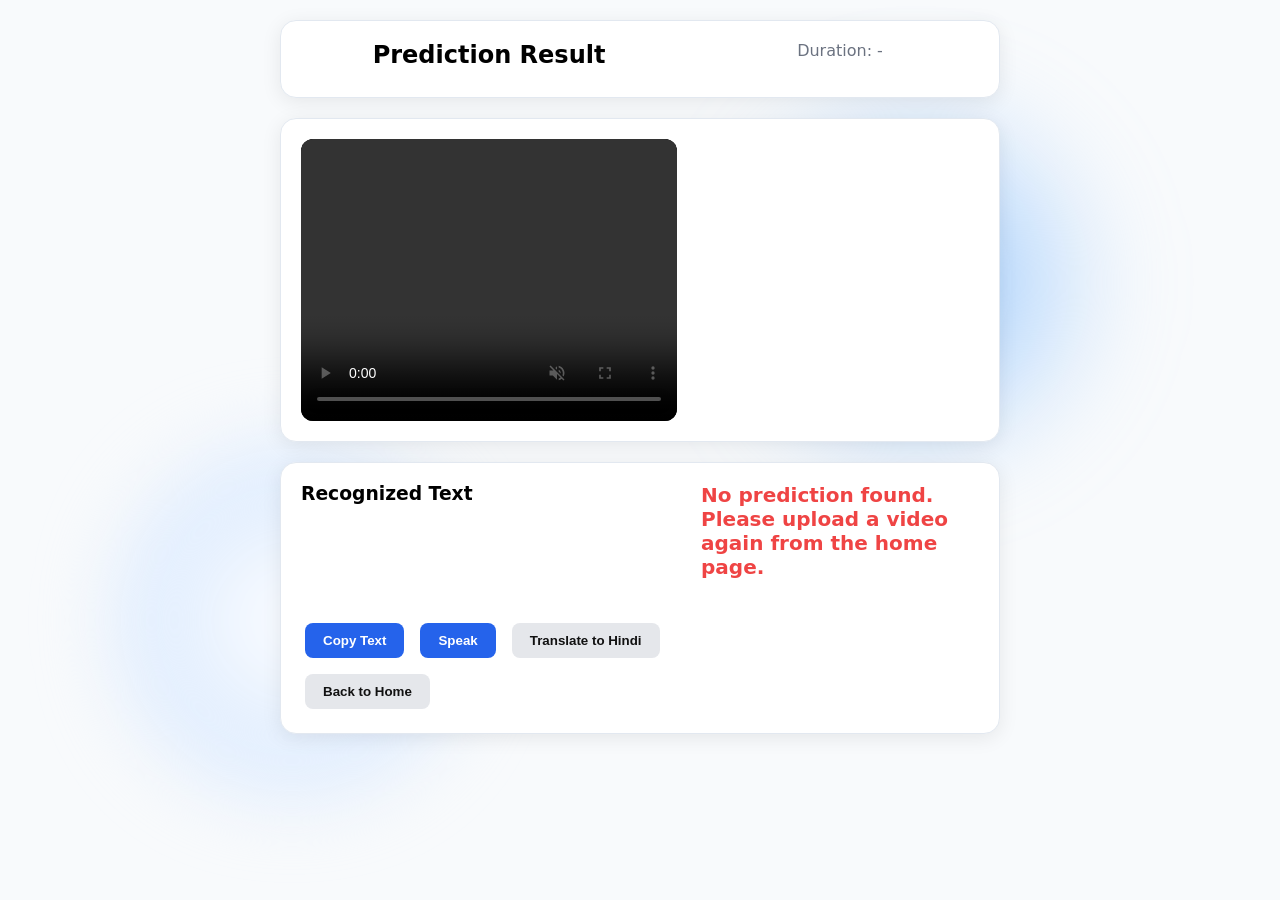
==== commit 9dfa86c5: "fix: result page video replay and prediction display from localStorage/IndexedDB" ====
--- a/Frontend/result.html
+++ b/Frontend/result.html
@@ -3,104 +3,44 @@
 <head>
 <meta charset="UTF-8">
 <meta name="viewport" content="width=device-width, initial-scale=1.0">
-<title>LIPLY - Result & Translation</title>
+<title>LIPLY - Result</title>
 <link rel="stylesheet" href="result.css">
+<style>
+body{font-family:Inter,system-ui,sans-serif;background:#f8fafc;margin:0;padding:20px;display:flex;flex-direction:column;align-items:center;gap:20px}
+.card{background:#fff;border-radius:16px;padding:20px;box-shadow:0 4px 20px rgba(0,0,0,0.08);width:100%;max-width:720px}
+.video-wrapper{position:relative;width:100%;max-width:640px;aspect-ratio:4/3;background:#111;border-radius:12px;overflow:hidden;display:flex;align-items:center;justify-content:center}
+#resultVideo{width:100%;height:100%;object-fit:contain;background:#111;border-radius:12px}
+.btn{padding:10px 18px;border-radius:8px;border:none;background:#2563eb;color:#fff;cursor:pointer;font-weight:600;margin:4px}
+.btn.secondary{background:#e5e7eb;color:#111}
+#predictionText{font-size:20px;font-weight:700;min-height:32px;word-break:break-word}
+</style>
 </head>
 <body>
 
-<div class="topbar">
-<button onclick="location.href='index.html'">← Back to LIPLY</button>
-<div class="logo-chip">✨ LIPLY AI</div>
+<div class="card" style="text-align:center;">
+  <h2 style="margin:0 0 8px;">Prediction Result</h2>
+  <p id="durationText" style="color:#6b7280;margin:0;">Duration: -</p>
 </div>
 
 <div class="card">
-<div class="videoBox">
-<span class="badge">🔴 LIPS ONLY • NO VOICE</span>
-<video id="resultVideo" controls playsinline></video>
+  <div class="video-wrapper">
+    <video id="resultVideo" controls autoplay muted playsinline></video>
+  </div>
+  <p id="videoStatus" style="color:#6b7280;font-size:13px;text-align:center;margin-top:8px;"></p>
 </div>
 
-<div class="resultBox">
-<h2>You said this.</h2>
-<p class="sub">Lips Movement is tracked only</p>
-
-<div class="textCard">
-<div id="textBox">Loading...</div>
-</div>
-
-<div class="langRow">
-<select id="toLang">
-<option value="hi">हिंदी में अनुवाद</option>
-<option value="en">English</option>
-<option value="es">Spanish</option>
-</select>
-</div>
-
-<button id="startTranslateBtn">🌐 Start Translation</button>
-
-<div class="transCard" id="transCard">
-<div id="translatedBox"></div>
-</div>
-
-<div class="smallBtns">
-<button onclick="speakText()">🔊 Speak</button>
-<button onclick="copyText()">📋 Copy</button>
-</div>
-</div>
+<div class="card">
+  <h3 style="margin-top:0;">Recognized Text</h3>
+  <div id="predictionText">Loading result...</div>
+  <div style="margin-top:16px;display:flex;gap:8px;flex-wrap:wrap;">
+    <button class="btn" id="copyBtn">Copy Text</button>
+    <button class="btn" id="speakBtn">Speak</button>
+    <button class="btn secondary" id="translateBtn">Translate to Hindi</button>
+    <button class="btn secondary" id="backHomeBtn">Back to Home</button>
+  </div>
+  <div id="translatedText" style="margin-top:12px;font-weight:600;color:#0f172a;display:none;"></div>
 </div>
 
 <script src="result.js"></script>
 </body>
 </html>
-<!DOCTYPE html>
-<html lang="en">
-<head>
-<meta charset="UTF-8">
-<meta name="viewport" content="width=device-width, initial-scale=1.0">
-<title>LIPLY - Result & Translation</title>
-<link rel="stylesheet" href="result.css">
-</head>
-<body>
-
-<div class="topbar">
-<button onclick="location.href='index.html'">← Back to LIPLY</button>
-<div class="logo-chip">✨ LIPLY AI</div>
-</div>
-
-<div class="card">
-<div class="videoBox">
-<span class="badge">🔴 LIPS ONLY • NO VOICE</span>
-<video id="resultVideo" controls playsinline></video>
-</div>
-
-<div class="resultBox">
-<h2>You said this.</h2>
-<p class="sub">Lips Movement is tracked only</p>
-
-<div class="textCard">
-<div id="textBox">Loading...</div>
-</div>
-
-<div class="langRow">
-<select id="toLang">
-<option value="hi">हिंदी में अनुवाद</option>
-<option value="en">English</option>
-<option value="es">Spanish</option>
-</select>
-</div>
-
-<button id="startTranslateBtn">🌐 Start Translation</button>
-
-<div class="transCard" id="transCard">
-<div id="translatedBox"></div>
-</div>
-
-<div class="smallBtns">
-<button onclick="speakText()">🔊 Speak</button>
-<button onclick="copyText()">📋 Copy</button>
-</div>
-</div>
-</div>
-
-<script src="result.js"></script>
-</body>
-</html>
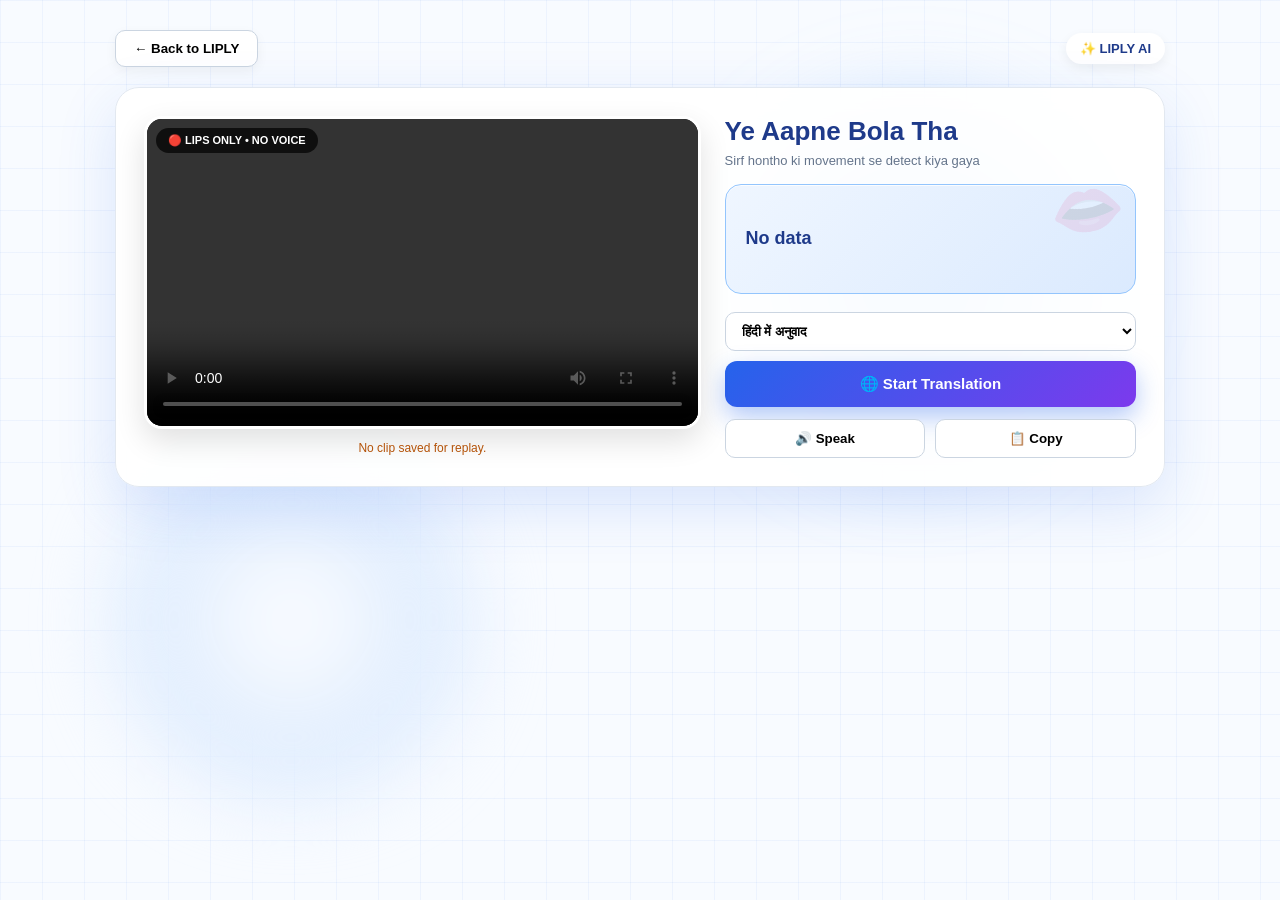
==== commit 29d2f57b: "Frontend: replay clips before and after analysis" ====
--- a/Frontend/result.html
+++ b/Frontend/result.html
@@ -3,44 +3,53 @@
 <head>
 <meta charset="UTF-8">
 <meta name="viewport" content="width=device-width, initial-scale=1.0">
-<title>LIPLY - Result</title>
+<title>LIPLY - Result & Translation</title>
 <link rel="stylesheet" href="result.css">
-<style>
-body{font-family:Inter,system-ui,sans-serif;background:#f8fafc;margin:0;padding:20px;display:flex;flex-direction:column;align-items:center;gap:20px}
-.card{background:#fff;border-radius:16px;padding:20px;box-shadow:0 4px 20px rgba(0,0,0,0.08);width:100%;max-width:720px}
-.video-wrapper{position:relative;width:100%;max-width:640px;aspect-ratio:4/3;background:#111;border-radius:12px;overflow:hidden;display:flex;align-items:center;justify-content:center}
-#resultVideo{width:100%;height:100%;object-fit:contain;background:#111;border-radius:12px}
-.btn{padding:10px 18px;border-radius:8px;border:none;background:#2563eb;color:#fff;cursor:pointer;font-weight:600;margin:4px}
-.btn.secondary{background:#e5e7eb;color:#111}
-#predictionText{font-size:20px;font-weight:700;min-height:32px;word-break:break-word}
-</style>
 </head>
 <body>
 
-<div class="card" style="text-align:center;">
-  <h2 style="margin:0 0 8px;">Prediction Result</h2>
-  <p id="durationText" style="color:#6b7280;margin:0;">Duration: -</p>
+<div class="topbar">
+<button onclick="location.href='index.html'">← Back to LIPLY</button>
+<div class="logo-chip">✨ LIPLY AI</div>
 </div>
 
 <div class="card">
-  <div class="video-wrapper">
-    <video id="resultVideo" controls autoplay muted playsinline></video>
-  </div>
-  <p id="videoStatus" style="color:#6b7280;font-size:13px;text-align:center;margin-top:8px;"></p>
+<div class="videoBox">
+<span class="badge">🔴 LIPS ONLY • NO VOICE</span>
+<video id="resultVideo" controls playsinline></video>
+<div id="videoNote"></div>
+<button id="replayBtn" style="display:none">🔁 Replay clip</button>
 </div>
 
-<div class="card">
-  <h3 style="margin-top:0;">Recognized Text</h3>
-  <div id="predictionText">Loading result...</div>
-  <div style="margin-top:16px;display:flex;gap:8px;flex-wrap:wrap;">
-    <button class="btn" id="copyBtn">Copy Text</button>
-    <button class="btn" id="speakBtn">Speak</button>
-    <button class="btn secondary" id="translateBtn">Translate to Hindi</button>
-    <button class="btn secondary" id="backHomeBtn">Back to Home</button>
-  </div>
-  <div id="translatedText" style="margin-top:12px;font-weight:600;color:#0f172a;display:none;"></div>
+<div class="resultBox">
+<h2>Ye Aapne Bola Tha</h2>
+<p class="sub">Sirf hontho ki movement se detect kiya gaya</p>
+
+<div class="textCard">
+<div id="textBox">Loading...</div>
+</div>
+
+<div class="langRow">
+<select id="toLang">
+<option value="hi">हिंदी में अनुवाद</option>
+<option value="en">English</option>
+<option value="es">Spanish</option>
+</select>
+</div>
+
+<button id="startTranslateBtn">🌐 Start Translation</button>
+
+<div class="transCard" id="transCard">
+<div id="translatedBox"></div>
+</div>
+
+<div class="smallBtns">
+<button onclick="speakText()">🔊 Speak</button>
+<button onclick="copyText()">📋 Copy</button>
+</div>
+</div>
 </div>
 
 <script src="result.js"></script>
 </body>
-</html>
+</html>
--- a/Frontend/result.css
+++ b/Frontend/result.css
@@ -187,193 +187,6 @@
   cursor:pointer;
   transition:0.2s
 }
-*{margin:0;padding:0;box-sizing:border-box}
-body{
-  font-family:'Space Grotesk',sans-serif;
-  background:#f8fbff;
-  min-height:100vh;
-  display:flex;
-  flex-direction:column;
-  align-items:center;
-  padding:30px 8%;
-  background-color:#f8fbff;
-  background-image:linear-gradient(rgba(37,99,235,0.05) 1px,transparent 1px),linear-gradient(90deg,rgba(37,99,235,0.05) 1px,transparent 1px);
-  background-size:42px 42px;
-  position:relative;
-  overflow:hidden;
-}
-/* वही Blue Blobs jo landing pe the */
-body::before{
-  content:'';
-  position:absolute;
-  top:8%;
-  right:12%;
-  width:420px;
-  height:420px;
-  background:radial-gradient(circle,#93c5fd,transparent 70%);
-  filter:blur(42px);
-  z-index:0;
-  animation:float 6s infinite ease-in-out;
-}
-body::after{
-  content:'';
-  position:absolute;
-  bottom:10%;
-  left:8%;
-  width:380px;
-  height:380px;
-  background:radial-gradient(circle,#fff,#dbeafe 60%,transparent 70%);
-  filter:blur(36px);
-  z-index:0;
-  animation:float 5s infinite ease-in-out reverse;
-}
-@keyframes float{0%,100%{transform:translateY(0)}50%{transform:translateY(-12px)}}
-
-.topbar{
-  width:100%;
-  max-width:1050px;
-  display:flex;
-  justify-content:space-between;
-  align-items:center;
-  position:relative;
-  z-index:1;
-  margin-bottom:20px
-}
-.topbar button{
-  padding:10px 18px;
-  border:1px solid #cbd5e1;
-  background:white;
-  border-radius:10px;
-  cursor:pointer;
-  font-weight:600;
-  box-shadow:0 4px 12px rgba(0,0,0,0.05)
-}
-.logo-chip{
-  background:white;
-  padding:8px 14px;
-  border-radius:20px;
-  font-weight:700;
-  color:#1e3a8a;
-  box-shadow:0 4px 12px rgba(0,0,0,0.06);
-  font-size:13px
-}
-.card{
-  position:relative;
-  z-index:1;
-  background:rgba(255,255,255,0.92);
-  backdrop-filter:blur(14px);
-  width:100%;
-  max-width:1050px;
-  border-radius:24px;
-  padding:28px;
-  box-shadow:0 20px 60px rgba(37,99,235,0.15);
-  border:1px solid #e2e8f0;
-  display:grid;
-  grid-template-columns:1.15fr 0.85fr;
-  gap:24px
-}
-@media(max-width:900px){.card{grid-template-columns:1fr}}
-.videoBox{position:relative}
-.videoBox video{
-  width:100%;
-  border-radius:18px;
-  background:black;
-  border:3px solid white;
-  aspect-ratio:16/9;
-  object-fit:cover;
-  box-shadow:0 12px 30px rgba(0,0,0,0.12)
-}
-.badge{
-  position:absolute;
-  top:12px;
-  left:12px;
-  background:rgba(0,0,0,0.7);
-  color:white;
-  padding:6px 12px;
-  border-radius:20px;
-  font-size:11px;
-  font-weight:700;
-  backdrop-filter:blur(6px);
-  z-index:2
-}
-.resultBox h2{font-size:26px;color:#1e3a8a;font-weight:800;margin-bottom:6px}
-.sub{color:#64748b;font-size:13px;margin-bottom:16px}
-.textCard{
-  background:linear-gradient(135deg,#eff6ff,#dbeafe);
-  border:1.5px solid #93c5fd;
-  padding:20px;
-  border-radius:16px;
-  min-height:110px;
-  display:flex;
-  align-items:center;
-  position:relative;
-  overflow:hidden;
-  box-shadow:inset 0 1px 0 rgba(255,255,255,0.8)
-}
-.textCard::before{
-  content:'👄';
-  position:absolute;
-  top:-10px;
-  right:10px;
-  font-size:60px;
-  opacity:0.12;
-  transform:rotate(-10deg)
-}
-#textBox{font-size:18px;font-weight:800;color:#1e3a8a;line-height:1.4;position:relative;z-index:1}
-.transCard{
-  margin-top:16px;
-  background:linear-gradient(135deg,#f0fdf4,#dcfce7);
-  border:1.5px solid #86efac;
-  padding:18px;
-  border-radius:16px;
-  display:none;
-  position:relative;
-  overflow:hidden;
-  animation:pop 0.3s ease-out
-}
-@keyframes pop{0%{transform:scale(0.95);opacity:0}100%{transform:scale(1);opacity:1}}
-.transCard::before{
-  content:'🌐';
-  position:absolute;
-  top:-8px;
-  right:10px;
-  font-size:50px;
-  opacity:0.12
-}
-#translatedBox{font-size:17px;font-weight:700;color:#14532d;position:relative;z-index:1}
-.langRow{display:flex;gap:8px;margin:18px 0 10px}
-.langRow select{
-  flex:1;
-  padding:10px 12px;
-  border-radius:10px;
-  border:1px solid #cbd5e1;
-  font-weight:600;
-  background:white;
-  cursor:pointer
-}
-#startTranslateBtn{
-  width:100%;
-  padding:14px;
-  background:linear-gradient(135deg,#2563eb,#7c3aed);
-  color:white;
-  border:none;
-  border-radius:12px;
-  font-weight:800;
-  font-size:15px;
-  cursor:pointer;
-  box-shadow:0 10px 25px rgba(37,99,235,0.35);
-  transition:0.2s
-}
-#startTranslateBtn:hover{transform:translateY(-2px);box-shadow:0 14px 30px rgba(37,99,235,0.45)}
-.smallBtns{display:flex;gap:10px;margin-top:12px}
-.smallBtns button{
-  flex:1;
-  padding:11px;
-  border-radius:10px;
-  border:1px solid #cbd5e1;
-  background:white;
-  font-weight:600;
-  cursor:pointer;
-  transition:0.2s
-}
-.smallBtns button:hover{background:#f8fafc}+.smallBtns button:hover{background:#f8fafc}
+#videoNote{margin-top:8px;color:#b45309;font-size:12px;text-align:center}
+#replayBtn{display:block;margin:10px auto 0;padding:9px 16px;border:none;border-radius:9px;background:#2563eb;color:#fff;font-weight:700;cursor:pointer}
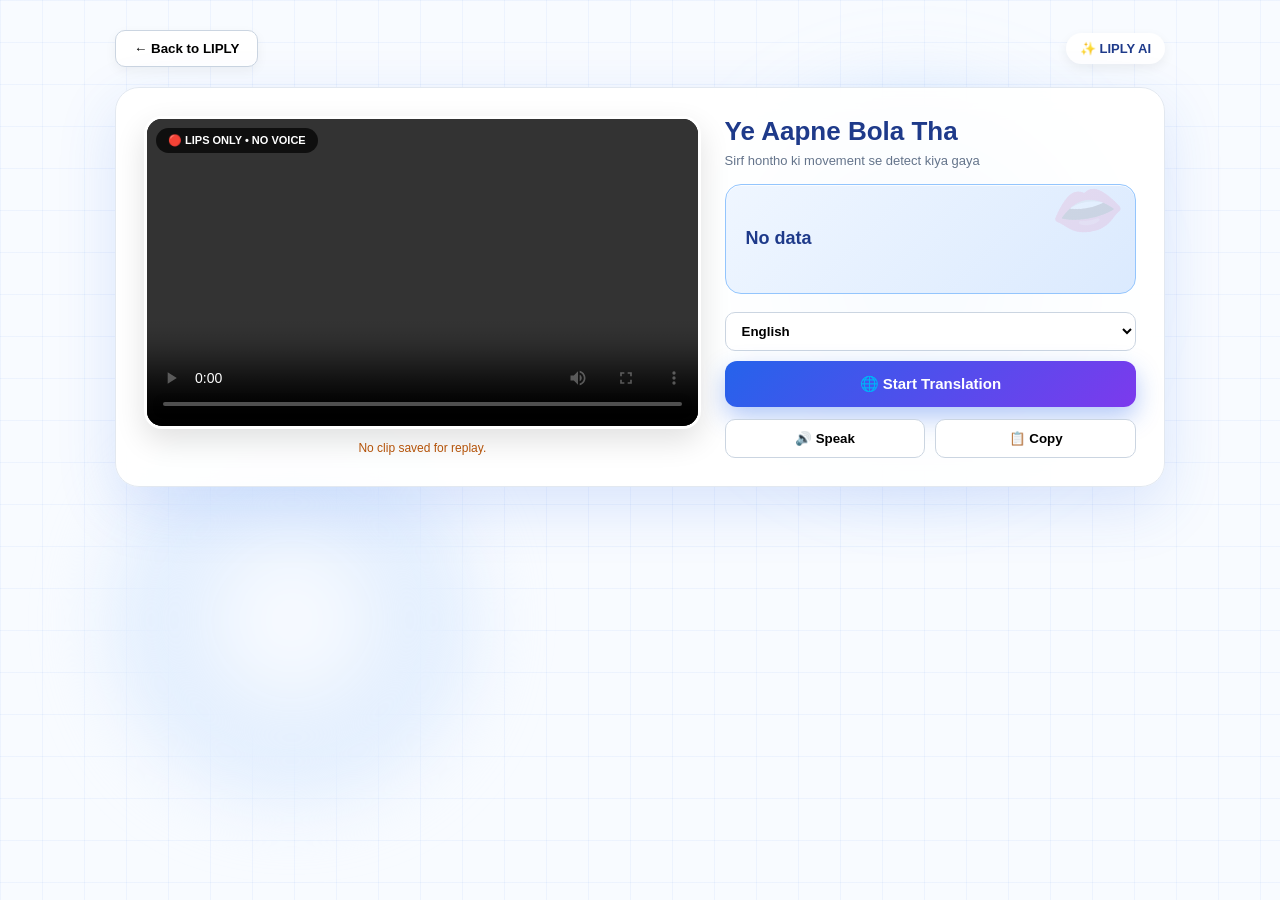
==== commit f34c8df5: "Result page: English as the default translation language" ====
--- a/Frontend/result.html
+++ b/Frontend/result.html
@@ -31,8 +31,8 @@
 
 <div class="langRow">
 <select id="toLang">
+<option value="en" selected>English</option>
 <option value="hi">हिंदी में अनुवाद</option>
-<option value="en">English</option>
 <option value="es">Spanish</option>
 </select>
 </div>
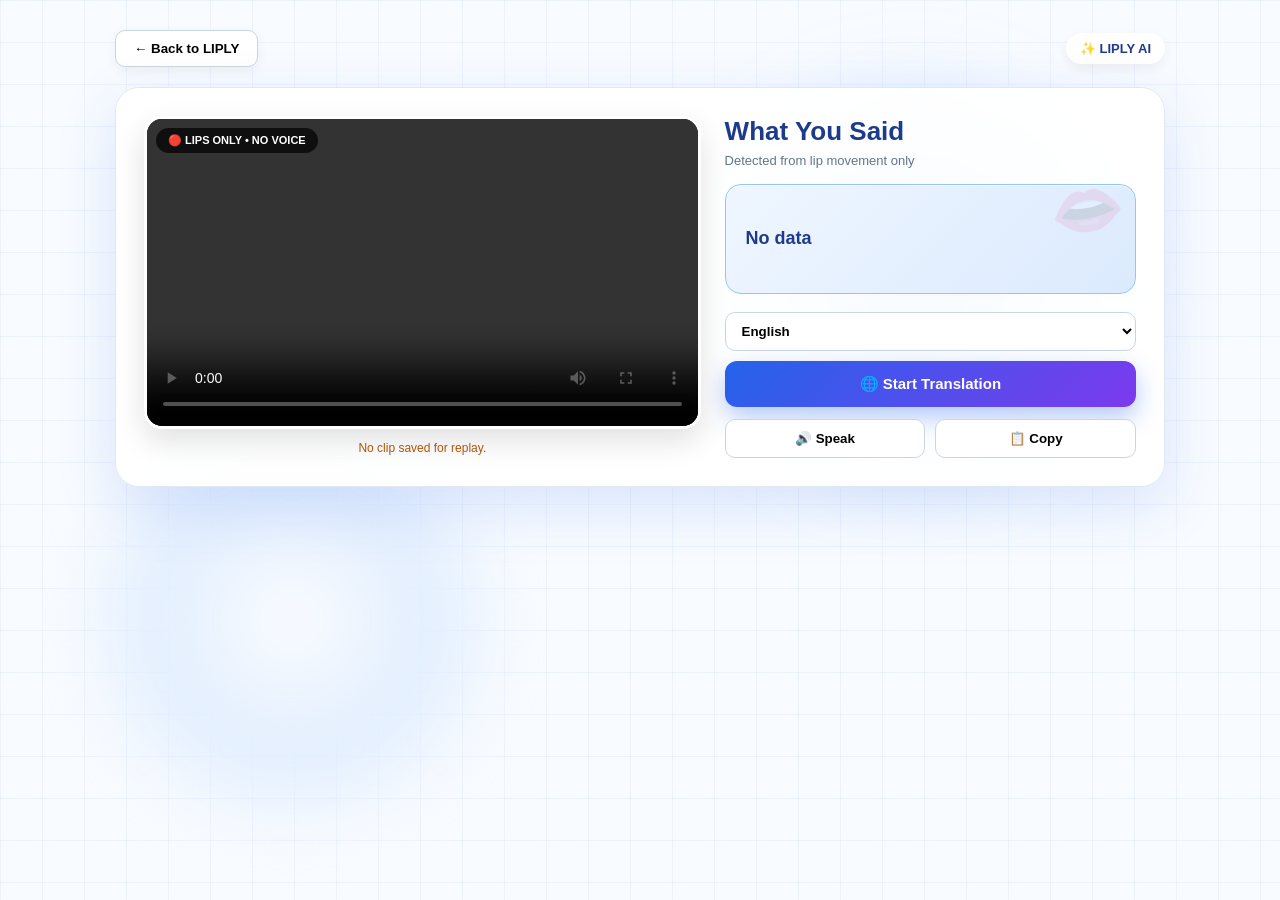
==== commit 16f43106: "Result page: English heading and subtitle" ====
--- a/Frontend/result.html
+++ b/Frontend/result.html
@@ -22,8 +22,8 @@
 </div>
 
 <div class="resultBox">
-<h2>Ye Aapne Bola Tha</h2>
-<p class="sub">Sirf hontho ki movement se detect kiya gaya</p>
+<h2>What You Said</h2>
+<p class="sub">Detected from lip movement only</p>
 
 <div class="textCard">
 <div id="textBox">Loading...</div>
